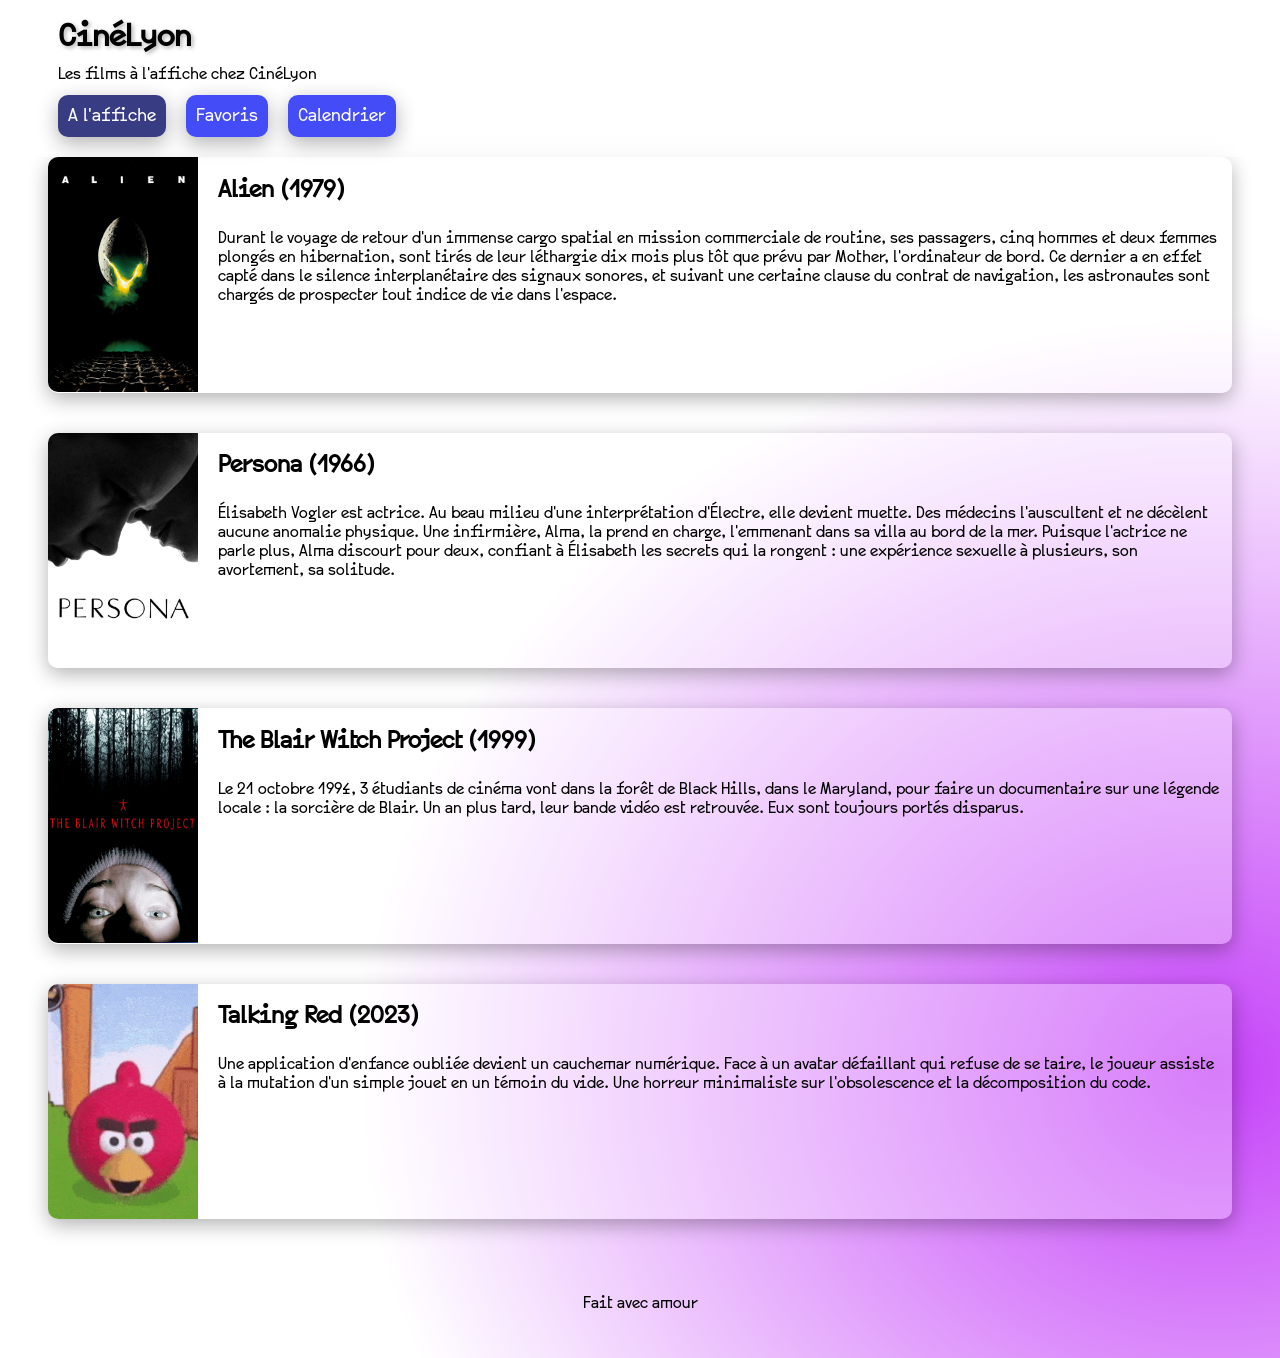
==== index.html @ e2837ff4 "barre de navigation sticky" ====
<!DOCTYPE html>
<html lang="fr">

<head>
    <meta charset="UTF-8">
    <meta name="viewport" content="width=device-width, initial-scale=1.0">
    <link rel="stylesheet" href="./style.css">
    <link rel="icon" href="images/favicon_talking_red.gif" type="image/gif">
    <title>CinéLyon</title>
</head>

<body>
    <header>
        <h1 class="titre-principale">CinéLyon</h1>
        <p class="description">Les films à l'affiche chez CinéLyon</p>
    </header>

    <nav>
        <div class="menu">
            <div class="choix active"><a href="index.html">A l'affiche</a></div>
            <div class="choix"><a href="favoris.html">Favoris</a></div>
            <div class="choix"><a href="calendrier.html">Calendrier</a></div>
        </div>
    </nav>

    <div class="films">
        <div class="affiches">
            <div class="box">
                <a href="images/alien.webp">
                    <img class="poster" src="images/alien.webp" alt="Affiche du film Alien">
                </a>
                <div class="info-film">
                    <h2><a class="titre-film" href="https://boxd.it/2awY">Alien (1979)</a></h2>
                    <p class="synopsis">Durant le voyage de retour d'un immense cargo spatial en mission commerciale de
                        routine, ses passagers, cinq hommes et deux femmes plongés en hibernation, sont tirés de leur
                        léthargie dix mois plus tôt que prévu par Mother, l'ordinateur de bord. Ce dernier a en effet
                        capté dans le silence interplanétaire des signaux sonores, et suivant une certaine clause du
                        contrat de navigation, les astronautes sont chargés de prospecter tout indice de vie dans
                        l'espace.</p>
                </div>
            </div>
            <div class="box">
                <a href="images/persona.webp">
                    <img class="poster" src="images/persona.webp" alt="Affiche du film Persona">
                </a>
                <div class="info-film">
                    <h2><a class="titre-film" href="https://boxd.it/29B4">Persona (1966)</a></h2>
                    <p class="synopsis">Élisabeth Vogler est actrice. Au beau milieu d'une interprétation d'Électre,
                        elle devient muette. Des médecins l'auscultent et ne décèlent aucune anomalie physique. Une
                        infirmière, Alma, la prend en charge, l'emmenant dans sa villa au bord de la mer. Puisque
                        l'actrice ne parle plus, Alma discourt pour deux, confiant à Élisabeth les secrets qui la
                        rongent : une expérience sexuelle à plusieurs, son avortement, sa solitude.</p>
                </div>
            </div>
            <div class="box">
                <a href="images/the_blair_witch_project.webp">
                    <img class="poster" src="images/the_blair_witch_project.webp"
                        alt="Affiche du film The Blair Witch Project">
                </a>
                <div class="info-film">
                    <h2><a class="titre-film" href="https://boxd.it/26ua">The Blair Witch Project (1999)</a></h2>
                    <p class="synopsis">Le 21 octobre 1994, 3 étudiants de cinéma vont dans la forêt de Black Hills,
                        dans le Maryland, pour faire un documentaire sur une légende locale : la sorcière de Blair. Un
                        an plus tard, leur bande vidéo est retrouvée. Eux sont toujours portés disparus.</p>
                </div>
            </div>
            <div class="box">
                <a href="images/talking_red.gif">
                    <img class="poster" src="images/talking_red.gif" alt="Affiche du film Talking Red">
                </a>
                <div class="info-film">
                    <h2><a class="titre-film" href="https://talking-red.pages.dev/">Talking Red (2023)</a></h2>
                    <p class="synopsis">Une application d'enfance oubliée devient un cauchemar numérique. Face à un
                        avatar défaillant qui refuse de se taire, le joueur assiste à la mutation d'un simple jouet en
                        un témoin du vide. Une horreur minimaliste sur l'obsolescence et la décomposition du code.</p>
                </div>
            </div>
        </div>
    </div>

    <footer>
        <p>Fait avec amour</p>
    </footer>
</body>

</html>
---- style.css ----
@font-face {
    font-family: 'healTheWebA';
    src: url("fonts/HealTheWebA-Regular.otf");
}

@font-face {
    font-family: 'healTheWebB';
    src: url("fonts/montserrat_extrabold.ttf");
}

body {
    /*crée sur csshero.org/mesher/*/
    background-color: hsla(0, 0%, 100%, 1);
    background-image:
        radial-gradient(at 95% 79%, hsla(283, 93%, 62%, 1) 0px, transparent 50%),
        radial-gradient(at 0% 0%, hsla(32, 0%, 100%, 1) 0px, transparent 50%);
}

h1,
h2,
h3,
p,
a {
    font-family: 'healTheWebA', sans-serif;
}

h1 {
    text-shadow: 2px 2px 4px #b3b3b3;
}

h2 {
    margin-bottom: 8px;
}

header {
    padding-top: 10px;
}

.titre-principale,
.description {
    text-align: left;
    padding-left: 50px;
    padding-bottom: 10px;
    margin: 0;
}

nav {
    padding-left: 50px;
    padding-bottom: 20px;
    position: sticky;
    top: 0;
    z-index: 1000; /*garde en haut*/
    background: rgba(255, 255, 255, 0.5);
    backdrop-filter: blur(10px);
}

.menu {
    display: flex;
    flex-wrap: wrap;
    gap: 20px;
}

.menu a {
    color: white;
    text-decoration: none;
    font-size: 18px;
}

.menu a:hover {
    text-decoration: underline;
}

.choix {
    display: flex;
    background-color: #444cf7;
    box-shadow: 0 6px 20px rgba(0, 0, 0, 0.3);
    border-radius: 10px;
    padding: 10px;
}

.choix.active {
    background-color: #383c83;
}

.affiches {
    display: flex;
    flex-wrap: wrap;
    gap: 40px;
}

.poster {
    width: 150px;
    height: 235px;
    margin-bottom: -5.5px;
    border-top-left-radius: 10px;
    border-bottom-left-radius: 10px;
}

.box {
    display: flex;
    background-color: white;
    background: rgba(255, 255, 255, 0.3);
    box-shadow: 0 6px 20px rgba(0, 0, 0, 0.3);
    border-radius: 10px;
    gap: 20px;
    width: 100%;
}

.titre-film {
    color: black;
    text-decoration: none;
}

.titre-film:hover {
    text-decoration: underline;
}

.info-film {
    display: flex;
    flex-direction: column;
    justify-content: flex-start;
}

footer {
    text-align: center;
    padding: 20px;
    margin-top: 40px;
}

.films {
    padding-left: 40px;
    padding-right: 40px;
}

.synopsis {
    margin-right: 10px;
}

@media screen and (max-width: 667px) {
    .titre-principale {
        padding-left: 5%;
    }

    nav {
        padding-left: 3%;
        padding-right: 3%;
    }

    .description {
        padding-left: 3%;
    }

    .films {
        padding-left: 5%;
        padding-right: 5%;
    }

    .titre-film {
        margin-left: 9px;
    }

    main {
        padding: 0 3%;
    }

    .menu a {
        font-size: 16px;
    }

    .box {
        flex-direction: column;
        align-items: center;
        width: 100%;
        padding: 10px;
    }

    .poster {
        width: 100%;
        height: auto;
    }

    img.poster {
        margin-top: 10px;
    }

    .synopsis {
        font-size: 15px;
        margin-left: 2%;
        margin-right: 2%;
        margin: 3%;
    }

    h2 {
        margin: 0px;
    }

    .poster {
        width: 250px;
        height: 335px;
        border-radius: 10px;
    }
}

@media screen and (max-width: 250px) {
    img.poster {
        display: none;
    }
}
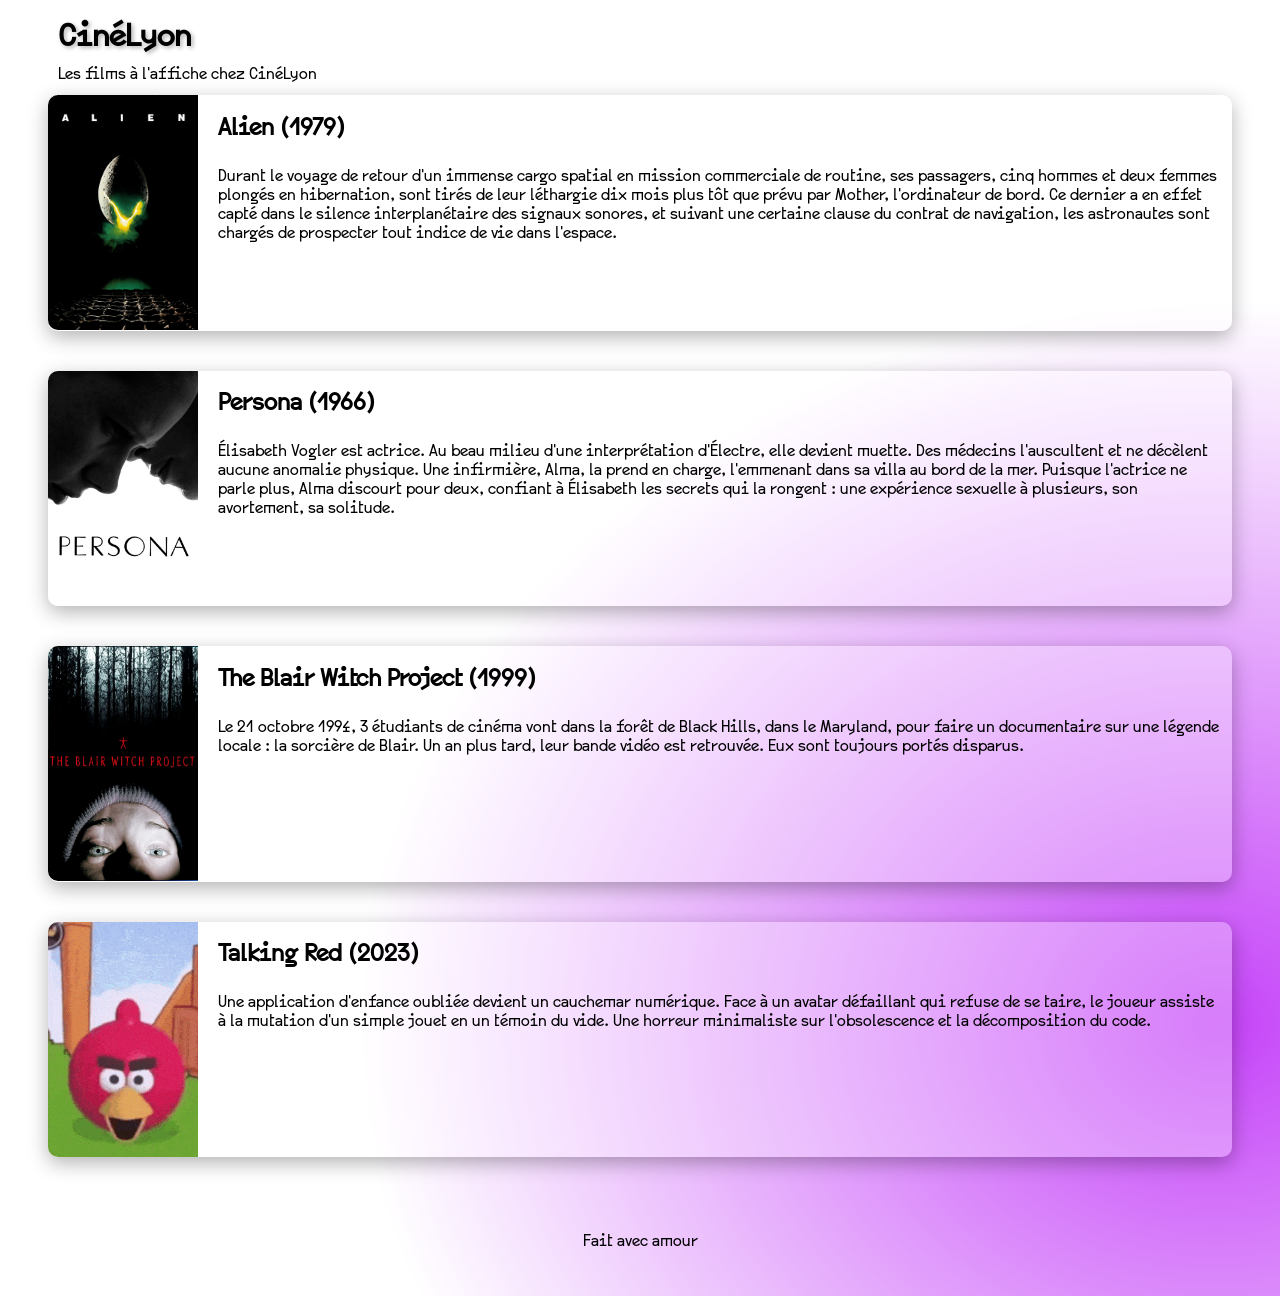
==== commit 9c7b884a: "menu burger" ====
--- a/index.html
+++ b/index.html
@@ -7,6 +7,7 @@
     <link rel="stylesheet" href="./style.css">
     <link rel="icon" href="images/favicon_talking_red.gif" type="image/gif">
     <title>CinéLyon</title>
+    <script src="./script.js" defer></script>
 </head>
 
 <body>
@@ -14,13 +15,27 @@
         <h1 class="titre-principale">CinéLyon</h1>
         <p class="description">Les films à l'affiche chez CinéLyon</p>
     </header>
-
+    <!-- Menu de navigation pour les écrans larges 
     <nav>
         <div class="menu">
             <div class="choix active"><a href="index.html">A l'affiche</a></div>
             <div class="choix"><a href="favoris.html">Favoris</a></div>
             <div class="choix"><a href="calendrier.html">Calendrier</a></div>
         </div>
+    </nav>
+    -->
+    <button class="burger" id="burger-menu">
+        <span></span>
+        <span></span>
+        <span></span>
+    </button>
+
+    <nav class="menu" id="menu">
+        <ul>
+            <li class="choix active"><a href="index.html">A l'affiche</a></li>
+            <li class="choix"><a href="favoris.html">Favoris</a></li>
+            <li class="choix"><a href="calendrier.html">Calendrier</a></li>
+        </ul>
     </nav>
 
     <div class="films">
--- a/style.css
+++ b/style.css
@@ -43,21 +43,51 @@
     padding-bottom: 10px;
     margin: 0;
 }
-
-nav {
-    padding-left: 50px;
-    padding-bottom: 20px;
-    position: sticky;
-    top: 0;
-    z-index: 1000; /*garde en haut*/
-    background: rgba(255, 255, 255, 0.5);
-    backdrop-filter: blur(10px);
-}
-
+    
 .menu {
-    display: flex;
-    flex-wrap: wrap;
-    gap: 20px;
+  position: fixed;
+  right: -100%; 
+  top: 0px;
+  width: 150px;
+  height: 100%;
+  background: rgba(40, 40, 40, 0.95);
+  display: flex;
+  flex-direction: column;
+  align-items: center;
+}
+
+.menu.active {
+  right: 0; 
+}
+
+.menu ul {
+    padding: 0px;
+    margin-top: 40px;
+}
+
+.menu li {
+    margin: 20px 0;
+}
+
+.burger {
+    display: flex;
+    flex-direction: column;
+    justify-content: space-around;
+    width: 30px;
+    height: 25px;
+    background: transparent;
+    border: none;
+    cursor: pointer;
+    padding: 0px;
+    z-index: 2001;
+    position: fixed;
+    top: 20px;
+    right: 20px;
+}
+
+.burger span {
+    height: 3px;
+    background-color: #444cf7;
 }
 
 .menu a {
@@ -141,11 +171,6 @@
         padding-left: 5%;
     }
 
-    nav {
-        padding-left: 3%;
-        padding-right: 3%;
-    }
-
     .description {
         padding-left: 3%;
     }
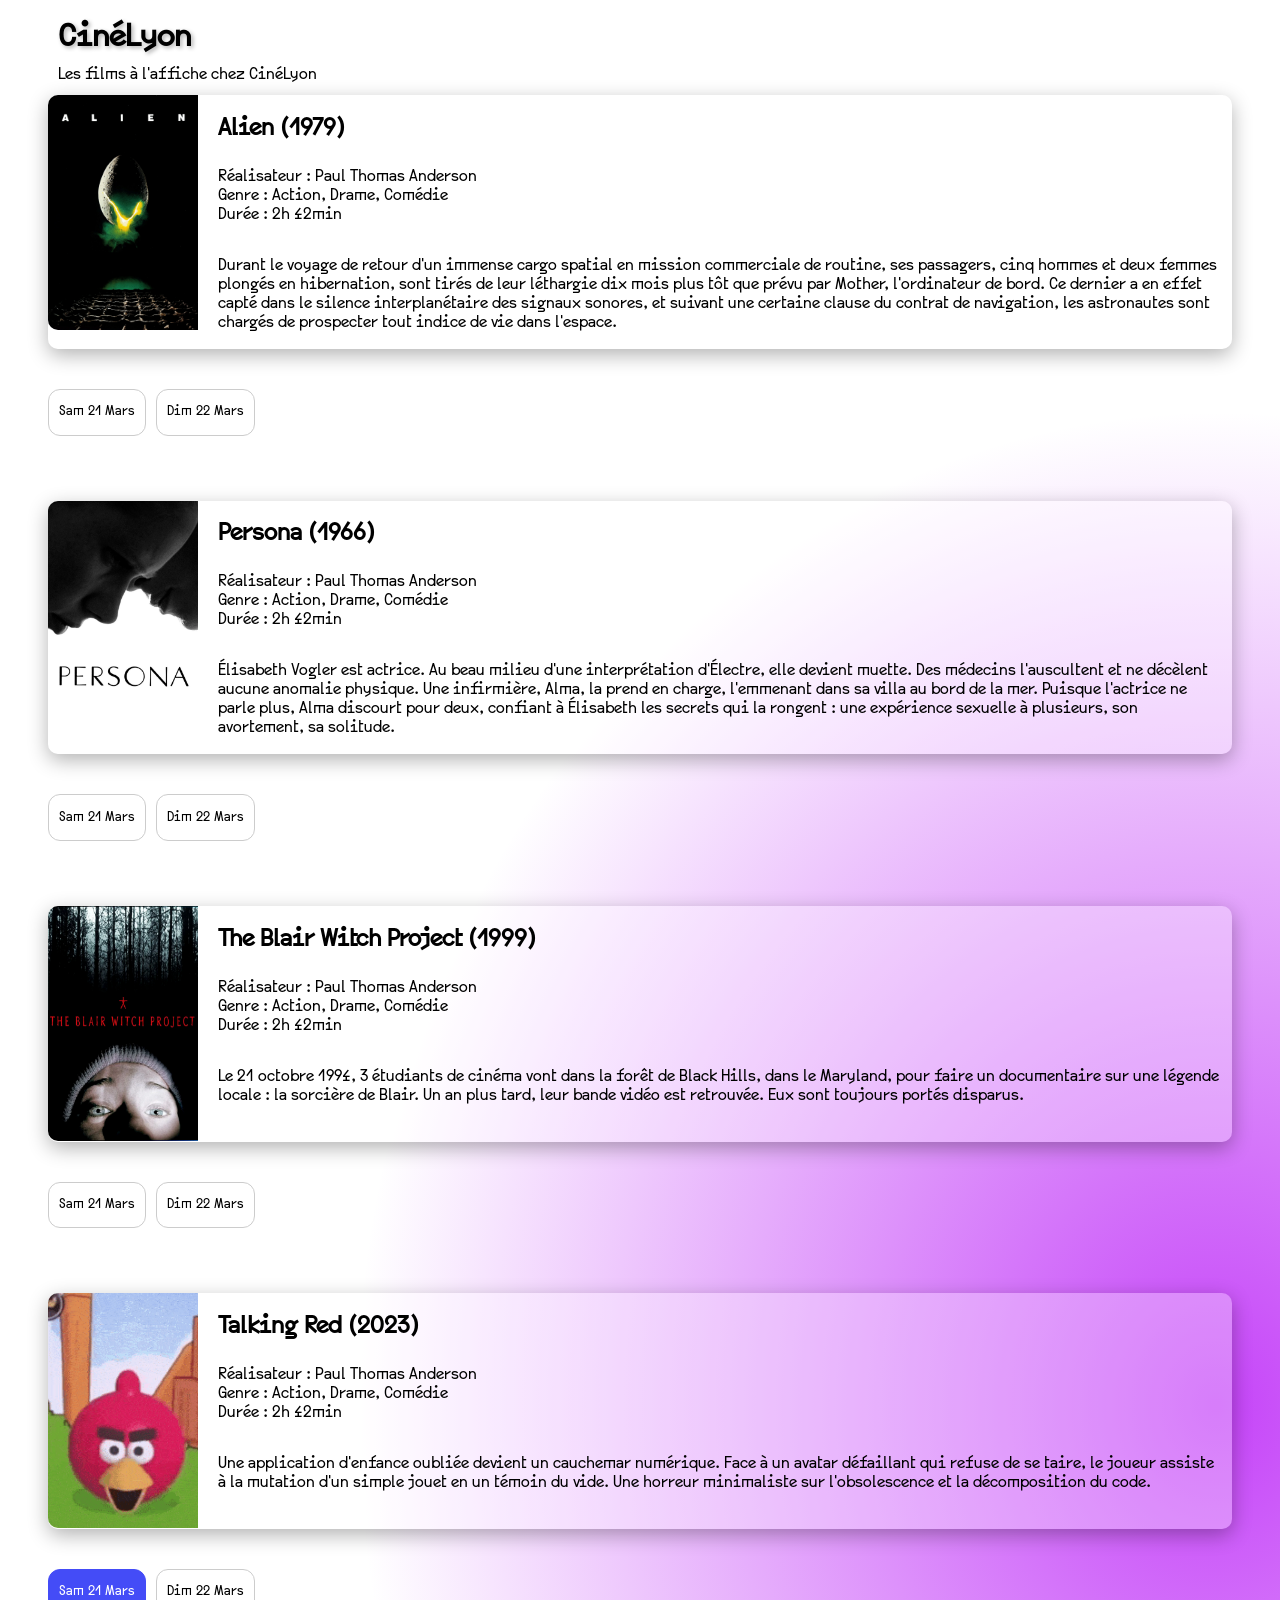
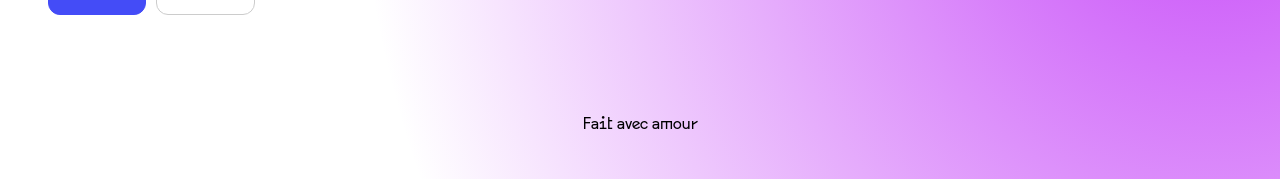
==== commit 9e322bbf: "calendrier v1" ====
--- a/index.html
+++ b/index.html
@@ -15,15 +15,6 @@
         <h1 class="titre-principale">CinéLyon</h1>
         <p class="description">Les films à l'affiche chez CinéLyon</p>
     </header>
-    <!-- Menu de navigation pour les écrans larges 
-    <nav>
-        <div class="menu">
-            <div class="choix active"><a href="index.html">A l'affiche</a></div>
-            <div class="choix"><a href="favoris.html">Favoris</a></div>
-            <div class="choix"><a href="calendrier.html">Calendrier</a></div>
-        </div>
-    </nav>
-    -->
     <button class="burger" id="burger-menu">
         <span></span>
         <span></span>
@@ -46,6 +37,9 @@
                 </a>
                 <div class="info-film">
                     <h2><a class="titre-film" href="https://boxd.it/2awY">Alien (1979)</a></h2>
+                    <p>Réalisateur : Paul Thomas Anderson<br>
+                        Genre : Action, Drame, Comédie<br>
+                        Durée : 2h 42min<br>
                     <p class="synopsis">Durant le voyage de retour d'un immense cargo spatial en mission commerciale de
                         routine, ses passagers, cinq hommes et deux femmes plongés en hibernation, sont tirés de leur
                         léthargie dix mois plus tôt que prévu par Mother, l'ordinateur de bord. Ce dernier a en effet
@@ -54,12 +48,54 @@
                         l'espace.</p>
                 </div>
             </div>
+            <div class="calendar-section">
+                <div class="dates-container">
+                    <button class="date-pill">
+                        <p>Sam 21 Mars</p>
+                    </button>
+                    <button class="date-pill">
+                        <p>Dim 22 Mars</p>
+                    </button>
+                </div>
+
+                <div class="showings-container">
+                    <div class="showing-card">
+                        <div class="cinema-name">
+                            <p>Lumière La Fourmi</p>
+                        </div>
+                        <div class="showing-time">
+                            <span class="version">
+                                <p>VO</p>
+                            </span>
+                            <span class="time">
+                                <p>20:40</p>
+                            </span>
+                        </div>
+                    </div>
+                    <div class="showing-card">
+                        <div class="cinema-name">
+                            <p>UGC Internationale</p>
+                        </div>
+                        <div class="showing-time">
+                            <span class="version">
+                                <p>VO</p>
+                            </span>
+                            <span class="time">
+                                <p>20:00</p>
+                            </span>
+                        </div>
+                    </div>
+                </div>
+            </div>
             <div class="box">
                 <a href="images/persona.webp">
                     <img class="poster" src="images/persona.webp" alt="Affiche du film Persona">
                 </a>
                 <div class="info-film">
                     <h2><a class="titre-film" href="https://boxd.it/29B4">Persona (1966)</a></h2>
+                    <p>Réalisateur : Paul Thomas Anderson<br>
+                        Genre : Action, Drame, Comédie<br>
+                        Durée : 2h 42min<br>
                     <p class="synopsis">Élisabeth Vogler est actrice. Au beau milieu d'une interprétation d'Électre,
                         elle devient muette. Des médecins l'auscultent et ne décèlent aucune anomalie physique. Une
                         infirmière, Alma, la prend en charge, l'emmenant dans sa villa au bord de la mer. Puisque
@@ -67,6 +103,45 @@
                         rongent : une expérience sexuelle à plusieurs, son avortement, sa solitude.</p>
                 </div>
             </div>
+            <div class="calendar-section">
+                <div class="dates-container">
+                    <button class="date-pill">
+                        <p>Sam 21 Mars</p>
+                    </button>
+                    <button class="date-pill">
+                        <p>Dim 22 Mars</p>
+                    </button>
+                </div>
+
+                <div class="showings-container">
+                    <div class="showing-card">
+                        <div class="cinema-name">
+                            <p>Lumière La Fourmi</p>
+                        </div>
+                        <div class="showing-time">
+                            <span class="version">
+                                <p>VO</p>
+                            </span>
+                            <span class="time">
+                                <p>20:40</p>
+                            </span>
+                        </div>
+                    </div>
+                    <div class="showing-card">
+                        <div class="cinema-name">
+                            <p>UGC Internationale</p>
+                        </div>
+                        <div class="showing-time">
+                            <span class="version">
+                                <p>VO</p>
+                            </span>
+                            <span class="time">
+                                <p>20:00</p>
+                            </span>
+                        </div>
+                    </div>
+                </div>
+            </div>
             <div class="box">
                 <a href="images/the_blair_witch_project.webp">
                     <img class="poster" src="images/the_blair_witch_project.webp"
@@ -74,20 +149,104 @@
                 </a>
                 <div class="info-film">
                     <h2><a class="titre-film" href="https://boxd.it/26ua">The Blair Witch Project (1999)</a></h2>
+                    <p>Réalisateur : Paul Thomas Anderson<br>
+                        Genre : Action, Drame, Comédie<br>
+                        Durée : 2h 42min<br>
                     <p class="synopsis">Le 21 octobre 1994, 3 étudiants de cinéma vont dans la forêt de Black Hills,
                         dans le Maryland, pour faire un documentaire sur une légende locale : la sorcière de Blair. Un
                         an plus tard, leur bande vidéo est retrouvée. Eux sont toujours portés disparus.</p>
                 </div>
             </div>
+            <div class="calendar-section">
+                <div class="dates-container">
+                    <button class="date-pill">
+                        <p>Sam 21 Mars</p>
+                    </button>
+                    <button class="date-pill">
+                        <p>Dim 22 Mars</p>
+                    </button>
+                </div>
+
+                <div class="showings-container">
+                    <div class="showing-card">
+                        <div class="cinema-name">
+                            <p>Lumière La Fourmi</p>
+                        </div>
+                        <div class="showing-time">
+                            <span class="version">
+                                <p>VO</p>
+                            </span>
+                            <span class="time">
+                                <p>20:40</p>
+                            </span>
+                        </div>
+                    </div>
+                    <div class="showing-card">
+                        <div class="cinema-name">
+                            <p>UGC Internationale</p>
+                        </div>
+                        <div class="showing-time">
+                            <span class="version">
+                                <p>VO</p>
+                            </span>
+                            <span class="time">
+                                <p>20:00</p>
+                            </span>
+                        </div>
+                    </div>
+                </div>
+            </div>
             <div class="box">
                 <a href="images/talking_red.gif">
                     <img class="poster" src="images/talking_red.gif" alt="Affiche du film Talking Red">
                 </a>
                 <div class="info-film">
                     <h2><a class="titre-film" href="https://talking-red.pages.dev/">Talking Red (2023)</a></h2>
+                    <p>Réalisateur : Paul Thomas Anderson<br>
+                        Genre : Action, Drame, Comédie<br>
+                        Durée : 2h 42min<br>
                     <p class="synopsis">Une application d'enfance oubliée devient un cauchemar numérique. Face à un
                         avatar défaillant qui refuse de se taire, le joueur assiste à la mutation d'un simple jouet en
                         un témoin du vide. Une horreur minimaliste sur l'obsolescence et la décomposition du code.</p>
+                </div>
+            </div>
+            <div class="calendar-section">
+                <div class="dates-container">
+                    <button class="date-pill active">
+                        <p>Sam 21 Mars</p>
+                    </button>
+                    <button class="date-pill">
+                        <p>Dim 22 Mars</p>
+                    </button>
+                </div>
+
+                <div class="showings-container">
+                    <div class="showing-card">
+                        <div class="cinema-name">
+                            <p>Lumière La Fourmi</p>
+                        </div>
+                        <div class="showing-time">
+                            <span class="version">
+                                <p>VO</p>
+                            </span>
+                            <span class="time">
+                                <p>20:40</p>
+                            </span>
+                        </div>
+                    </div>
+                    <div class="showing-card">
+                        <div class="cinema-name">
+                            <p>UGC Internationale</p>
+                        </div>
+                        <div class="showing-time">
+                            <span class="version">
+                                <p>VO</p>
+                            </span>
+                            <span class="time">
+                                <p>20:00</p>
+                            </span>
+                        </div>
+                    </div>
                 </div>
             </div>
         </div>
--- a/style.css
+++ b/style.css
@@ -128,7 +128,6 @@
 
 .box {
     display: flex;
-    background-color: white;
     background: rgba(255, 255, 255, 0.3);
     box-shadow: 0 6px 20px rgba(0, 0, 0, 0.3);
     border-radius: 10px;
@@ -165,6 +164,101 @@
 .synopsis {
     margin-right: 10px;
 }
+/*
+.movie-header {
+    display: flex;
+    gap: 20px;
+    margin-bottom: 20px;
+    background: white;
+    padding: 20px;
+    border-radius: 10px;
+    box-shadow: 0 4px 15px rgba(0, 0, 0, 0.1);
+}
+
+.movie-header .poster {
+    width: 150px;
+    height: 235px;
+}*/
+
+.dates-container {
+    display: flex;
+    gap: 10px;
+    margin-bottom: 20px;
+    overflow-x: auto;
+    padding-bottom: 5px;
+}
+
+.date-pill {
+    padding-inline: 10px;
+    border: 1px solid #ccc;
+    border-radius: 12px;
+    cursor: pointer;
+    background: white;
+}
+
+
+.date-pill:hover {
+    background: #f0f0f0;
+}
+
+.date-pill.active {
+    background: #444cf7;
+    color: white;
+    border-color: #444cf7;
+}
+
+.showings-container {
+    display: none;
+    flex-direction: column;
+    gap: 15px;
+}
+
+.showings-container.active {
+    display: flex;
+}
+
+.showing-card {
+    display: flex;
+    align-items: center;
+    gap: 10px;
+}
+
+.cinema-name {
+    background: #444cf7;
+    color: white;
+    padding-inline: 10px;
+    border-radius: 12px;
+}
+
+.showing-time {
+    display: flex;
+    align-items: center;
+    gap: 10px;
+    padding-inline: 10px;
+    border-radius: 12px;
+    box-shadow: 0 2px 5px rgba(0,0,0,0.1);
+}
+
+.showing-time .version {
+    font-weight: bold;
+    color: gray;
+}
+
+.showing-time .time {
+    color: blue;
+    font-weight: bold;
+}
+
+.showing-time .icon {
+    background: #7a7dff;
+    color: white;
+    width: 30px;
+    height: 30px;
+    display: flex;
+    justify-content: center;
+    align-items: center;
+    border-radius: 5px;
+}
 
 @media screen and (max-width: 667px) {
     .titre-principale {
@@ -215,6 +309,20 @@
         margin: 3%;
     }
 
+    .calendrier-page {
+        padding: 10px 5%;
+    }
+
+    .movie-header {
+        flex-direction: column;
+        align-items: center;
+        padding: 10px;
+    }
+
+    .movie-header .poster {
+        width: 150px;
+    }
+
     h2 {
         margin: 0px;
     }
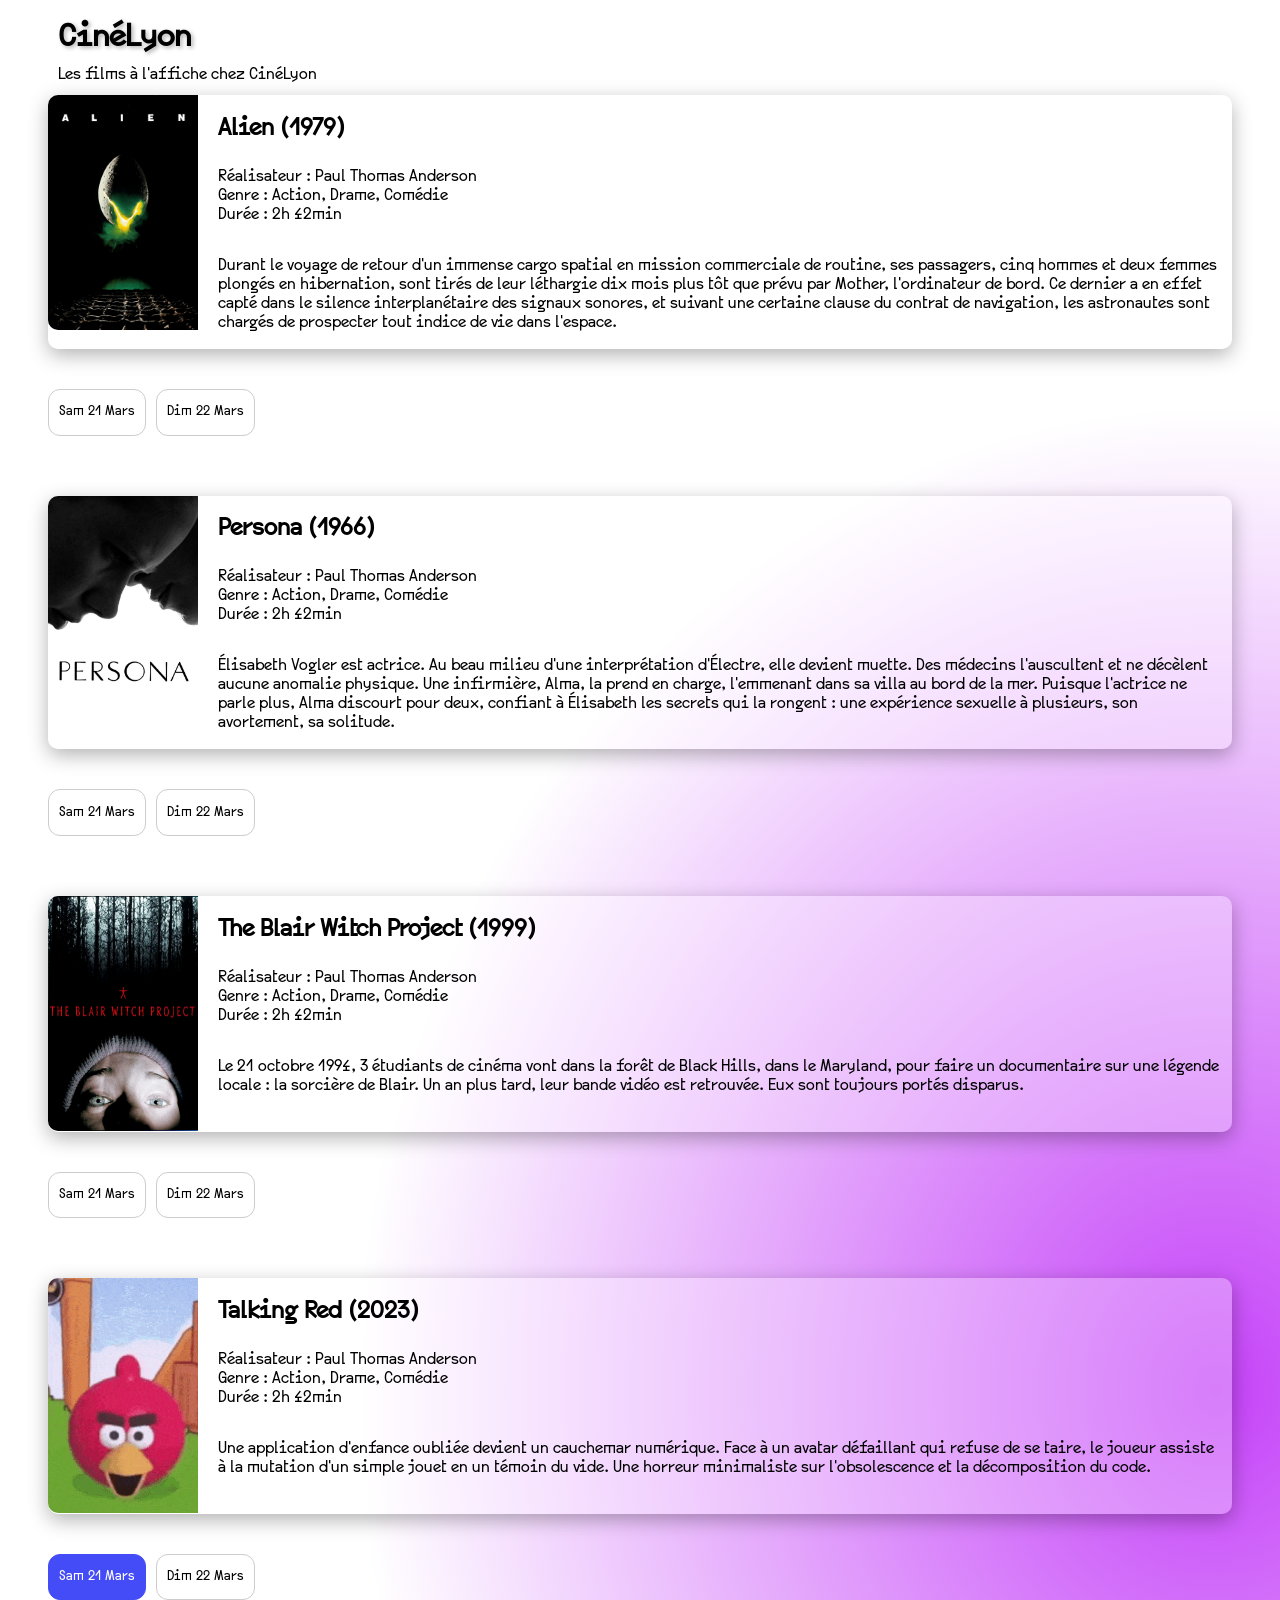
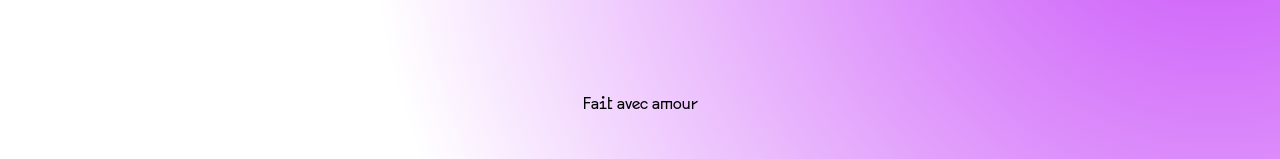
==== commit 5f7bc4f0: "calendrier v2" ====
--- a/index.html
+++ b/index.html
@@ -48,39 +48,39 @@
                         l'espace.</p>
                 </div>
             </div>
-            <div class="calendar-section">
-                <div class="dates-container">
-                    <button class="date-pill">
-                        <p>Sam 21 Mars</p>
-                    </button>
-                    <button class="date-pill">
-                        <p>Dim 22 Mars</p>
-                    </button>
-                </div>
-
-                <div class="showings-container">
-                    <div class="showing-card">
-                        <div class="cinema-name">
-                            <p>Lumière La Fourmi</p>
-                        </div>
-                        <div class="showing-time">
-                            <span class="version">
-                                <p>VO</p>
-                            </span>
-                            <span class="time">
-                                <p>20:40</p>
-                            </span>
-                        </div>
-                    </div>
-                    <div class="showing-card">
-                        <div class="cinema-name">
-                            <p>UGC Internationale</p>
-                        </div>
-                        <div class="showing-time">
-                            <span class="version">
-                                <p>VO</p>
-                            </span>
-                            <span class="time">
+            <div class="calendrier">
+                <div class="horaire">
+                    <button class="date">
+                        <p>Sam 21 Mars</p>
+                    </button>
+                    <button class="date">
+                        <p>Dim 22 Mars</p>
+                    </button>
+                </div>
+
+                <div class="conteneur-infos">
+                    <div class="infos-card">
+                        <div class="cinema">
+                            <p>Lumière La Fourmi</p>
+                        </div>
+                        <div class="infos-date">
+                            <span class="langue">
+                                <p>VO</p>
+                            </span>
+                            <span class="duree">
+                                <p>20:40</p>
+                            </span>
+                        </div>
+                    </div>
+                    <div class="infos-card">
+                        <div class="cinema">
+                            <p>UGC Internationale</p>
+                        </div>
+                        <div class="infos-date">
+                            <span class="langue">
+                                <p>VO</p>
+                            </span>
+                            <span class="duree">
                                 <p>20:00</p>
                             </span>
                         </div>
@@ -103,39 +103,39 @@
                         rongent : une expérience sexuelle à plusieurs, son avortement, sa solitude.</p>
                 </div>
             </div>
-            <div class="calendar-section">
-                <div class="dates-container">
-                    <button class="date-pill">
-                        <p>Sam 21 Mars</p>
-                    </button>
-                    <button class="date-pill">
-                        <p>Dim 22 Mars</p>
-                    </button>
-                </div>
-
-                <div class="showings-container">
-                    <div class="showing-card">
-                        <div class="cinema-name">
-                            <p>Lumière La Fourmi</p>
-                        </div>
-                        <div class="showing-time">
-                            <span class="version">
-                                <p>VO</p>
-                            </span>
-                            <span class="time">
-                                <p>20:40</p>
-                            </span>
-                        </div>
-                    </div>
-                    <div class="showing-card">
-                        <div class="cinema-name">
-                            <p>UGC Internationale</p>
-                        </div>
-                        <div class="showing-time">
-                            <span class="version">
-                                <p>VO</p>
-                            </span>
-                            <span class="time">
+            <div class="calendrier">
+                <div class="horaire">
+                    <button class="date">
+                        <p>Sam 21 Mars</p>
+                    </button>
+                    <button class="date">
+                        <p>Dim 22 Mars</p>
+                    </button>
+                </div>
+
+                <div class="conteneur-infos">
+                    <div class="infos-card">
+                        <div class="cinema">
+                            <p>Lumière La Fourmi</p>
+                        </div>
+                        <div class="infos-date">
+                            <span class="langue">
+                                <p>VO</p>
+                            </span>
+                            <span class="duree">
+                                <p>20:40</p>
+                            </span>
+                        </div>
+                    </div>
+                    <div class="infos-card">
+                        <div class="cinema">
+                            <p>UGC Internationale</p>
+                        </div>
+                        <div class="infos-date">
+                            <span class="langue">
+                                <p>VO</p>
+                            </span>
+                            <span class="duree">
                                 <p>20:00</p>
                             </span>
                         </div>
@@ -157,39 +157,39 @@
                         an plus tard, leur bande vidéo est retrouvée. Eux sont toujours portés disparus.</p>
                 </div>
             </div>
-            <div class="calendar-section">
-                <div class="dates-container">
-                    <button class="date-pill">
-                        <p>Sam 21 Mars</p>
-                    </button>
-                    <button class="date-pill">
-                        <p>Dim 22 Mars</p>
-                    </button>
-                </div>
-
-                <div class="showings-container">
-                    <div class="showing-card">
-                        <div class="cinema-name">
-                            <p>Lumière La Fourmi</p>
-                        </div>
-                        <div class="showing-time">
-                            <span class="version">
-                                <p>VO</p>
-                            </span>
-                            <span class="time">
-                                <p>20:40</p>
-                            </span>
-                        </div>
-                    </div>
-                    <div class="showing-card">
-                        <div class="cinema-name">
-                            <p>UGC Internationale</p>
-                        </div>
-                        <div class="showing-time">
-                            <span class="version">
-                                <p>VO</p>
-                            </span>
-                            <span class="time">
+            <div class="calendrier">
+                <div class="horaire">
+                    <button class="date">
+                        <p>Sam 21 Mars</p>
+                    </button>
+                    <button class="date">
+                        <p>Dim 22 Mars</p>
+                    </button>
+                </div>
+
+                <div class="conteneur-infos">
+                    <div class="infos-card">
+                        <div class="cinema">
+                            <p>Lumière La Fourmi</p>
+                        </div>
+                        <div class="infos-date">
+                            <span class="langue">
+                                <p>VO</p>
+                            </span>
+                            <span class="duree">
+                                <p>20:40</p>
+                            </span>
+                        </div>
+                    </div>
+                    <div class="infos-card">
+                        <div class="cinema">
+                            <p>UGC Internationale</p>
+                        </div>
+                        <div class="infos-date">
+                            <span class="langue">
+                                <p>VO</p>
+                            </span>
+                            <span class="duree">
                                 <p>20:00</p>
                             </span>
                         </div>
@@ -210,39 +210,39 @@
                         un témoin du vide. Une horreur minimaliste sur l'obsolescence et la décomposition du code.</p>
                 </div>
             </div>
-            <div class="calendar-section">
-                <div class="dates-container">
-                    <button class="date-pill active">
-                        <p>Sam 21 Mars</p>
-                    </button>
-                    <button class="date-pill">
-                        <p>Dim 22 Mars</p>
-                    </button>
-                </div>
-
-                <div class="showings-container">
-                    <div class="showing-card">
-                        <div class="cinema-name">
-                            <p>Lumière La Fourmi</p>
-                        </div>
-                        <div class="showing-time">
-                            <span class="version">
-                                <p>VO</p>
-                            </span>
-                            <span class="time">
-                                <p>20:40</p>
-                            </span>
-                        </div>
-                    </div>
-                    <div class="showing-card">
-                        <div class="cinema-name">
-                            <p>UGC Internationale</p>
-                        </div>
-                        <div class="showing-time">
-                            <span class="version">
-                                <p>VO</p>
-                            </span>
-                            <span class="time">
+            <div class="calendrier">
+                <div class="horaire">
+                    <button class="date active">
+                        <p>Sam 21 Mars</p>
+                    </button>
+                    <button class="date">
+                        <p>Dim 22 Mars</p>
+                    </button>
+                </div>
+
+                <div class="conteneur-infos">
+                    <div class="infos-card">
+                        <div class="cinema">
+                            <p>Lumière La Fourmi</p>
+                        </div>
+                        <div class="infos-date">
+                            <span class="langue">
+                                <p>VO</p>
+                            </span>
+                            <span class="duree">
+                                <p>20:40</p>
+                            </span>
+                        </div>
+                    </div>
+                    <div class="infos-card">
+                        <div class="cinema">
+                            <p>UGC Internationale</p>
+                        </div>
+                        <div class="infos-date">
+                            <span class="langue">
+                                <p>VO</p>
+                            </span>
+                            <span class="duree">
                                 <p>20:00</p>
                             </span>
                         </div>
--- a/style.css
+++ b/style.css
@@ -164,31 +164,14 @@
 .synopsis {
     margin-right: 10px;
 }
-/*
-.movie-header {
-    display: flex;
-    gap: 20px;
-    margin-bottom: 20px;
-    background: white;
-    padding: 20px;
-    border-radius: 10px;
-    box-shadow: 0 4px 15px rgba(0, 0, 0, 0.1);
-}
-
-.movie-header .poster {
-    width: 150px;
-    height: 235px;
-}*/
-
-.dates-container {
+
+.horaire {
     display: flex;
     gap: 10px;
     margin-bottom: 20px;
-    overflow-x: auto;
-    padding-bottom: 5px;
-}
-
-.date-pill {
+}
+
+.date {
     padding-inline: 10px;
     border: 1px solid #ccc;
     border-radius: 12px;
@@ -196,41 +179,36 @@
     background: white;
 }
 
-
-.date-pill:hover {
-    background: #f0f0f0;
-}
-
-.date-pill.active {
+.date.active {
     background: #444cf7;
     color: white;
     border-color: #444cf7;
 }
 
-.showings-container {
+.conteneur-infos {
     display: none;
     flex-direction: column;
     gap: 15px;
 }
 
-.showings-container.active {
-    display: flex;
-}
-
-.showing-card {
+.conteneur-infos.active {
+    display: flex;
+}
+
+.infos-card {
     display: flex;
     align-items: center;
     gap: 10px;
 }
 
-.cinema-name {
+.cinema {
     background: #444cf7;
     color: white;
     padding-inline: 10px;
     border-radius: 12px;
 }
 
-.showing-time {
+.infos-date {
     display: flex;
     align-items: center;
     gap: 10px;
@@ -239,25 +217,14 @@
     box-shadow: 0 2px 5px rgba(0,0,0,0.1);
 }
 
-.showing-time .version {
+.infos-date .langue {
     font-weight: bold;
     color: gray;
 }
 
-.showing-time .time {
+.infos-date .duree {
     color: blue;
     font-weight: bold;
-}
-
-.showing-time .icon {
-    background: #7a7dff;
-    color: white;
-    width: 30px;
-    height: 30px;
-    display: flex;
-    justify-content: center;
-    align-items: center;
-    border-radius: 5px;
 }
 
 @media screen and (max-width: 667px) {
@@ -309,20 +276,6 @@
         margin: 3%;
     }
 
-    .calendrier-page {
-        padding: 10px 5%;
-    }
-
-    .movie-header {
-        flex-direction: column;
-        align-items: center;
-        padding: 10px;
-    }
-
-    .movie-header .poster {
-        width: 150px;
-    }
-
     h2 {
         margin: 0px;
     }
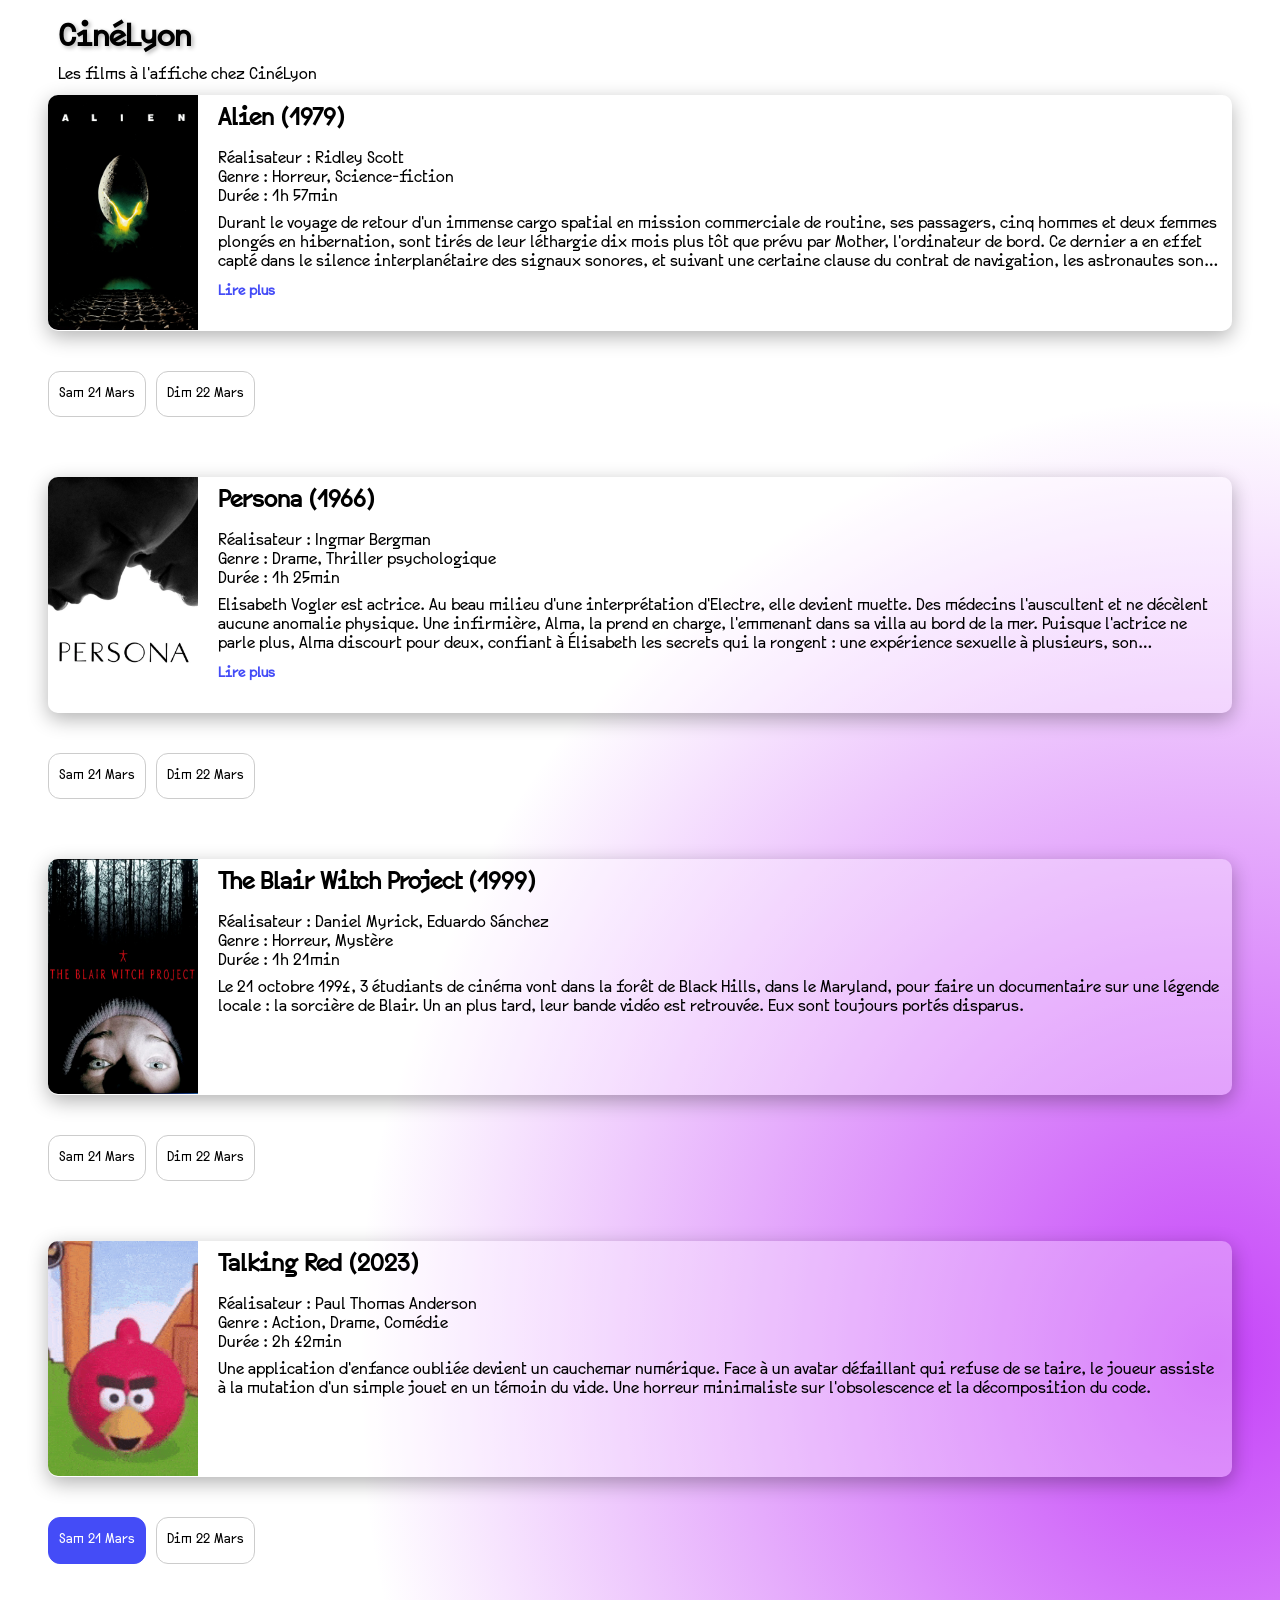
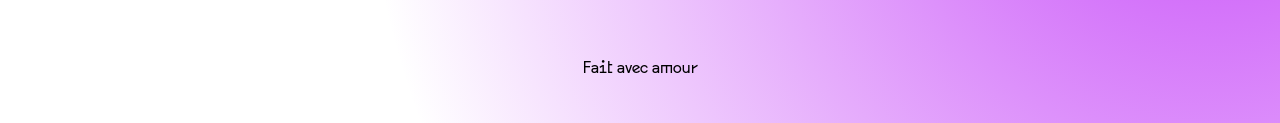
==== commit 999d0ba6: "bouton lire plus + commentaites (pas fini)" ====
--- a/index.html
+++ b/index.html
@@ -36,10 +36,11 @@
                     <img class="poster" src="images/alien.webp" alt="Affiche du film Alien">
                 </a>
                 <div class="info-film">
-                    <h2><a class="titre-film" href="https://boxd.it/2awY">Alien (1979)</a></h2>
-                    <p>Réalisateur : Paul Thomas Anderson<br>
-                        Genre : Action, Drame, Comédie<br>
-                        Durée : 2h 42min<br>
+                    <h2 class="titre-film-heading"><a class="titre-film" href="https://boxd.it/2awY">Alien (1979)</a></h2>
+                    <p class="description-film">Réalisateur : Ridley Scott<br>
+                        Genre : Horreur, Science-fiction<br>
+                        Durée : 1h 57min<br>
+                    </p>
                     <p class="synopsis">Durant le voyage de retour d'un immense cargo spatial en mission commerciale de
                         routine, ses passagers, cinq hommes et deux femmes plongés en hibernation, sont tirés de leur
                         léthargie dix mois plus tôt que prévu par Mother, l'ordinateur de bord. Ce dernier a en effet
@@ -92,10 +93,11 @@
                     <img class="poster" src="images/persona.webp" alt="Affiche du film Persona">
                 </a>
                 <div class="info-film">
-                    <h2><a class="titre-film" href="https://boxd.it/29B4">Persona (1966)</a></h2>
-                    <p>Réalisateur : Paul Thomas Anderson<br>
-                        Genre : Action, Drame, Comédie<br>
-                        Durée : 2h 42min<br>
+                    <h2 class="titre-film-heading"><a class="titre-film" href="https://boxd.it/29B4">Persona (1966)</a></h2>
+                    <p class="description-film">Réalisateur : Ingmar Bergman<br>
+                        Genre : Drame, Thriller psychologique<br>
+                        Durée : 1h 25min<br>
+                    </p>
                     <p class="synopsis">Élisabeth Vogler est actrice. Au beau milieu d'une interprétation d'Électre,
                         elle devient muette. Des médecins l'auscultent et ne décèlent aucune anomalie physique. Une
                         infirmière, Alma, la prend en charge, l'emmenant dans sa villa au bord de la mer. Puisque
@@ -148,10 +150,11 @@
                         alt="Affiche du film The Blair Witch Project">
                 </a>
                 <div class="info-film">
-                    <h2><a class="titre-film" href="https://boxd.it/26ua">The Blair Witch Project (1999)</a></h2>
-                    <p>Réalisateur : Paul Thomas Anderson<br>
-                        Genre : Action, Drame, Comédie<br>
-                        Durée : 2h 42min<br>
+                    <h2 class="titre-film-heading"><a class="titre-film" href="https://boxd.it/26ua">The Blair Witch Project (1999)</a></h2>
+                    <p class="description-film">Réalisateur : Daniel Myrick, Eduardo Sánchez<br>
+                        Genre : Horreur, Mystère<br>
+                        Durée : 1h 21min<br>
+                    </p>
                     <p class="synopsis">Le 21 octobre 1994, 3 étudiants de cinéma vont dans la forêt de Black Hills,
                         dans le Maryland, pour faire un documentaire sur une légende locale : la sorcière de Blair. Un
                         an plus tard, leur bande vidéo est retrouvée. Eux sont toujours portés disparus.</p>
@@ -201,10 +204,11 @@
                     <img class="poster" src="images/talking_red.gif" alt="Affiche du film Talking Red">
                 </a>
                 <div class="info-film">
-                    <h2><a class="titre-film" href="https://talking-red.pages.dev/">Talking Red (2023)</a></h2>
-                    <p>Réalisateur : Paul Thomas Anderson<br>
+                    <h2 class="titre-film-heading"><a class="titre-film" href="https://talking-red.pages.dev/">Talking Red (2023)</a></h2>
+                    <p class="description-film">Réalisateur : Paul Thomas Anderson<br>
                         Genre : Action, Drame, Comédie<br>
                         Durée : 2h 42min<br>
+                    </p>
                     <p class="synopsis">Une application d'enfance oubliée devient un cauchemar numérique. Face à un
                         avatar défaillant qui refuse de se taire, le joueur assiste à la mutation d'un simple jouet en
                         un témoin du vide. Une horreur minimaliste sur l'obsolescence et la décomposition du code.</p>
--- a/style.css
+++ b/style.css
@@ -163,6 +163,38 @@
 
 .synopsis {
     margin-right: 10px;
+    margin-top: 8px;
+}
+
+.titre-film-heading {
+    margin-bottom: 0px;
+    margin-top: 10px;
+}
+
+.synopsis.compresser { /* max 3 lignes dans le synopsis */
+    display: -webkit-box; 
+    -webkit-line-clamp: 3; /* vieux navigateur */
+    line-clamp: 3; /* nouveau navigateur */
+    -webkit-box-orient: vertical; 
+    overflow: hidden; /* cache le reste du texte */
+}
+
+.lire-plus-btn {
+    background: none;
+    border: none;
+    color: #444cf7;
+    cursor: pointer;
+    font-weight: bold;
+    font-family: healTheWebA, sans-serif;
+    padding: 0;
+    margin-top: -5px;
+    margin-bottom: 15px;
+    font-size: 14px;
+    text-align: left;
+}
+
+.lire-plus-btn:hover {
+    text-decoration: underline;
 }
 
 .horaire {
@@ -227,6 +259,10 @@
     font-weight: bold;
 }
 
+.description-film {
+    margin-bottom: 0px;
+}
+
 @media screen and (max-width: 667px) {
     .titre-principale {
         padding-left: 5%;
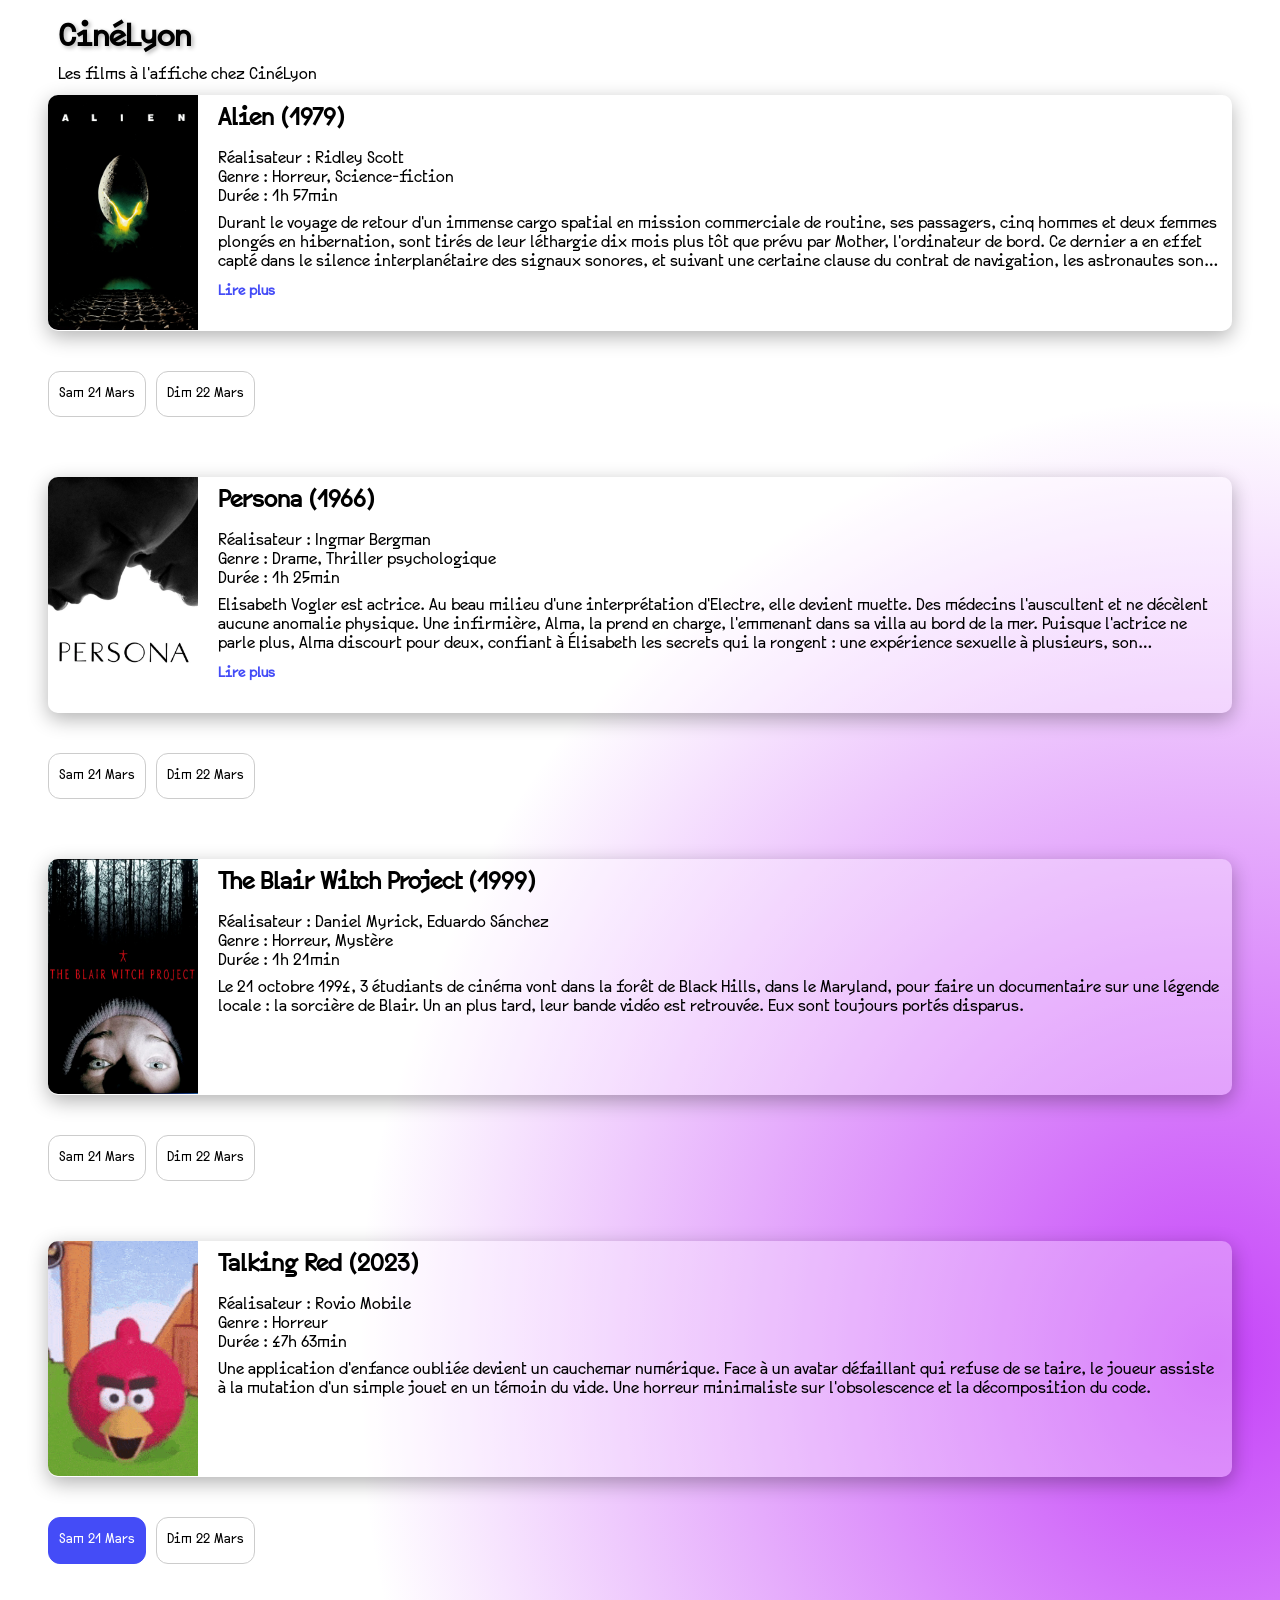
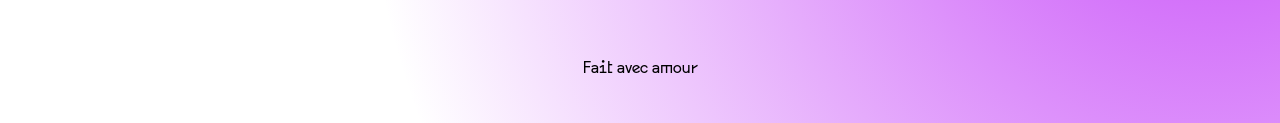
==== commit 1cda87d5: "fix + formatage" ====
--- a/index.html
+++ b/index.html
@@ -36,7 +36,8 @@
                     <img class="poster" src="images/alien.webp" alt="Affiche du film Alien">
                 </a>
                 <div class="info-film">
-                    <h2 class="titre-film-heading"><a class="titre-film" href="https://boxd.it/2awY">Alien (1979)</a></h2>
+                    <h2 class="titre-film-heading"><a class="titre-film" href="https://boxd.it/2awY">Alien (1979)</a>
+                    </h2>
                     <p class="description-film">Réalisateur : Ridley Scott<br>
                         Genre : Horreur, Science-fiction<br>
                         Durée : 1h 57min<br>
@@ -93,7 +94,8 @@
                     <img class="poster" src="images/persona.webp" alt="Affiche du film Persona">
                 </a>
                 <div class="info-film">
-                    <h2 class="titre-film-heading"><a class="titre-film" href="https://boxd.it/29B4">Persona (1966)</a></h2>
+                    <h2 class="titre-film-heading"><a class="titre-film" href="https://boxd.it/29B4">Persona (1966)</a>
+                    </h2>
                     <p class="description-film">Réalisateur : Ingmar Bergman<br>
                         Genre : Drame, Thriller psychologique<br>
                         Durée : 1h 25min<br>
@@ -150,7 +152,8 @@
                         alt="Affiche du film The Blair Witch Project">
                 </a>
                 <div class="info-film">
-                    <h2 class="titre-film-heading"><a class="titre-film" href="https://boxd.it/26ua">The Blair Witch Project (1999)</a></h2>
+                    <h2 class="titre-film-heading"><a class="titre-film" href="https://boxd.it/26ua">The Blair Witch
+                            Project (1999)</a></h2>
                     <p class="description-film">Réalisateur : Daniel Myrick, Eduardo Sánchez<br>
                         Genre : Horreur, Mystère<br>
                         Durée : 1h 21min<br>
@@ -204,10 +207,11 @@
                     <img class="poster" src="images/talking_red.gif" alt="Affiche du film Talking Red">
                 </a>
                 <div class="info-film">
-                    <h2 class="titre-film-heading"><a class="titre-film" href="https://talking-red.pages.dev/">Talking Red (2023)</a></h2>
-                    <p class="description-film">Réalisateur : Paul Thomas Anderson<br>
-                        Genre : Action, Drame, Comédie<br>
-                        Durée : 2h 42min<br>
+                    <h2 class="titre-film-heading"><a class="titre-film" href="https://talking-red.pages.dev/">Talking
+                            Red (2023)</a></h2>
+                    <p class="description-film">Réalisateur : Rovio Mobile<br>
+                        Genre : Horreur<br>
+                        Durée : 47h 63min<br>
                     </p>
                     <p class="synopsis">Une application d'enfance oubliée devient un cauchemar numérique. Face à un
                         avatar défaillant qui refuse de se taire, le joueur assiste à la mutation d'un simple jouet en
--- a/style.css
+++ b/style.css
@@ -43,21 +43,21 @@
     padding-bottom: 10px;
     margin: 0;
 }
-    
+
 .menu {
-  position: fixed;
-  right: -100%; 
-  top: 0px;
-  width: 150px;
-  height: 100%;
-  background: rgba(40, 40, 40, 0.95);
-  display: flex;
-  flex-direction: column;
-  align-items: center;
+    position: fixed;
+    right: -100%;
+    top: 0px;
+    width: 150px;
+    height: 100%;
+    background: rgba(40, 40, 40, 0.95);
+    display: flex;
+    flex-direction: column;
+    align-items: center;
 }
 
 .menu.active {
-  right: 0; 
+    right: 0;
 }
 
 .menu ul {
@@ -171,12 +171,16 @@
     margin-top: 10px;
 }
 
-.synopsis.compresser { /* max 3 lignes dans le synopsis */
-    display: -webkit-box; 
-    -webkit-line-clamp: 3; /* vieux navigateur */
-    line-clamp: 3; /* nouveau navigateur */
-    -webkit-box-orient: vertical; 
-    overflow: hidden; /* cache le reste du texte */
+.synopsis.compresser {
+    /* max 3 lignes dans le synopsis */
+    display: -webkit-box;
+    -webkit-line-clamp: 3;
+    /* vieux navigateur */
+    line-clamp: 3;
+    /* nouveau navigateur */
+    -webkit-box-orient: vertical;
+    overflow: hidden;
+    /* cache le reste du texte */
 }
 
 .lire-plus-btn {
@@ -246,7 +250,7 @@
     gap: 10px;
     padding-inline: 10px;
     border-radius: 12px;
-    box-shadow: 0 2px 5px rgba(0,0,0,0.1);
+    box-shadow: 0 2px 5px rgba(0, 0, 0, 0.1);
 }
 
 .infos-date .langue {
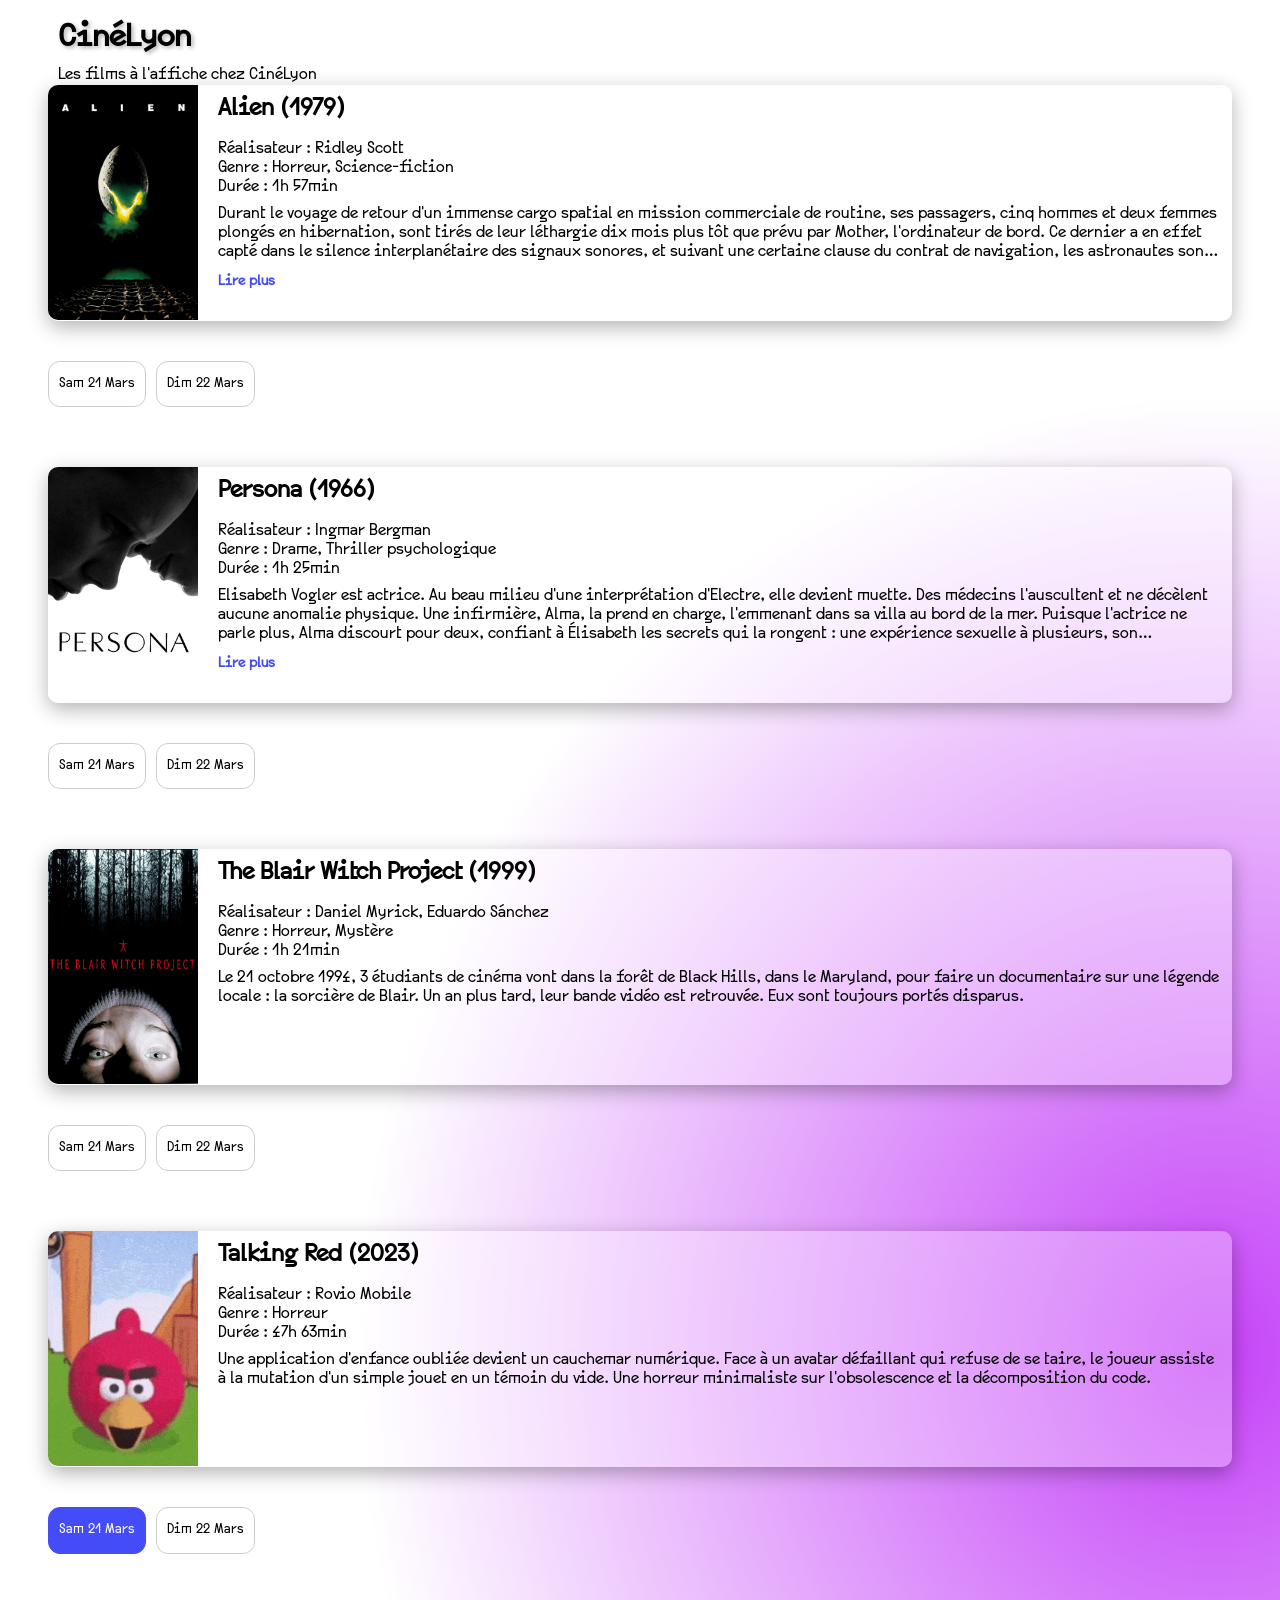
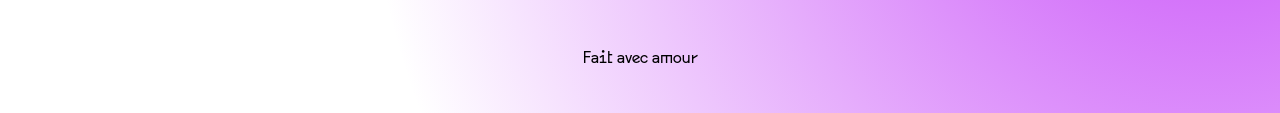
==== commit 80cd1763: "ajout finale et page roadmap" ====
--- a/index.html
+++ b/index.html
@@ -26,6 +26,7 @@
             <li class="choix active"><a href="index.html">A l'affiche</a></li>
             <li class="choix"><a href="favoris.html">Favoris</a></li>
             <li class="choix"><a href="calendrier.html">Calendrier</a></li>
+            <li class="choix"><a href="roadmap.html">Roadmap</a></li>
         </ul>
     </nav>
 
--- a/style.css
+++ b/style.css
@@ -36,11 +36,17 @@
     padding-top: 10px;
 }
 
-.titre-principale,
+.titre-principale {
+    text-align: left;
+    padding-left: 50px;
+    padding-bottom: 10px;
+    margin: 0;
+}
+
 .description {
     text-align: left;
     padding-left: 50px;
-    padding-bottom: 10px;
+    margin-bottom: 30px;
     margin: 0;
 }
 
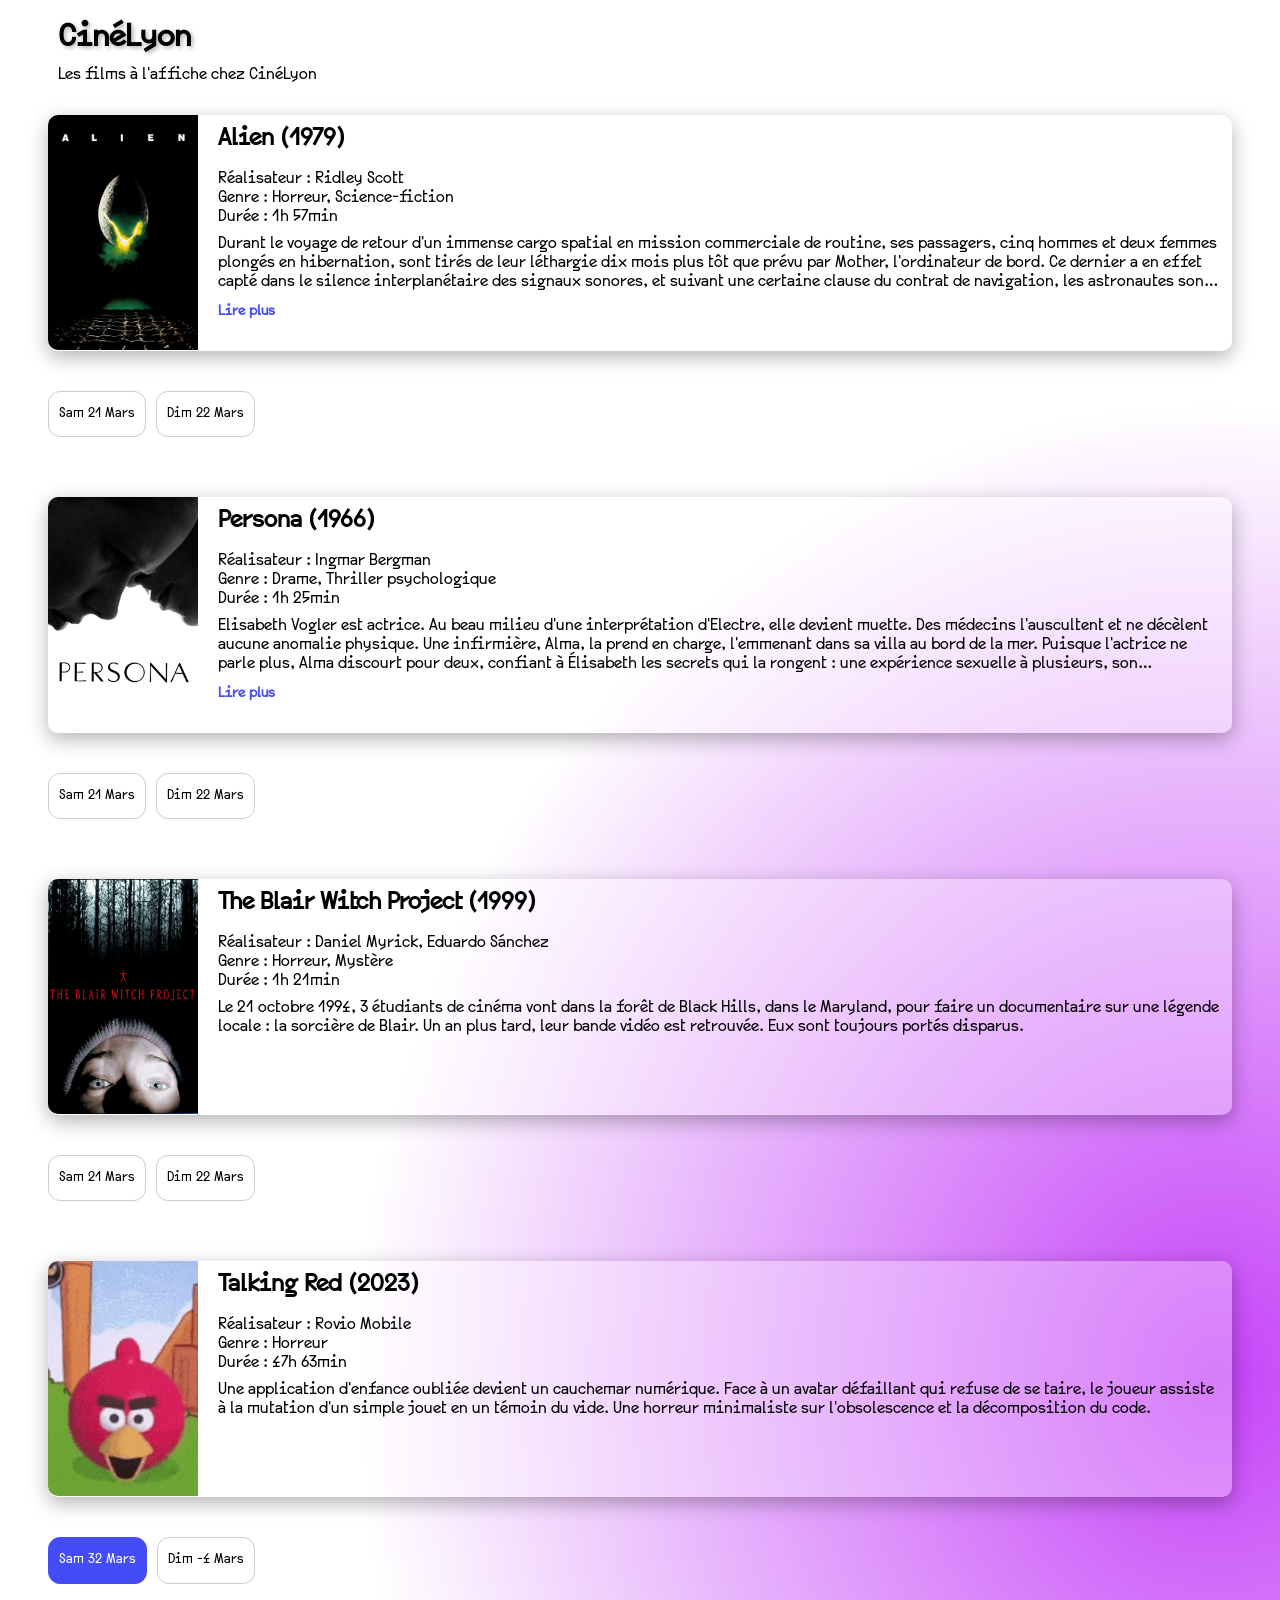
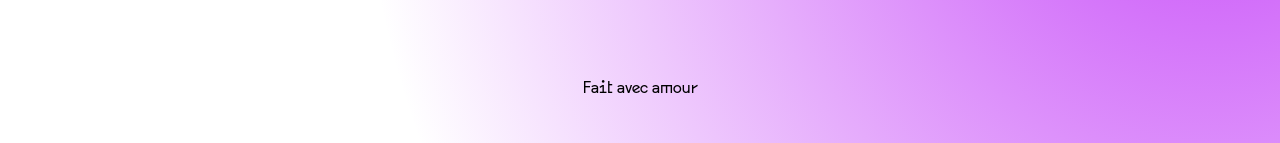
==== commit e4264eda: "update talking red infos" ====
--- a/index.html
+++ b/index.html
@@ -222,37 +222,37 @@
             <div class="calendrier">
                 <div class="horaire">
                     <button class="date active">
-                        <p>Sam 21 Mars</p>
-                    </button>
-                    <button class="date">
-                        <p>Dim 22 Mars</p>
-                    </button>
-                </div>
-
-                <div class="conteneur-infos">
-                    <div class="infos-card">
-                        <div class="cinema">
-                            <p>Lumière La Fourmi</p>
-                        </div>
-                        <div class="infos-date">
-                            <span class="langue">
-                                <p>VO</p>
-                            </span>
-                            <span class="duree">
-                                <p>20:40</p>
-                            </span>
-                        </div>
-                    </div>
-                    <div class="infos-card">
-                        <div class="cinema">
-                            <p>UGC Internationale</p>
-                        </div>
-                        <div class="infos-date">
-                            <span class="langue">
-                                <p>VO</p>
-                            </span>
-                            <span class="duree">
-                                <p>20:00</p>
+                        <p>Sam 32 Mars</p>
+                    </button>
+                    <button class="date">
+                        <p>Dim -4 Mars</p>
+                    </button>
+                </div>
+
+                <div class="conteneur-infos">
+                    <div class="infos-card">
+                        <div class="cinema">
+                            <p>Maison</p>
+                        </div>
+                        <div class="infos-date">
+                            <span class="langue">
+                                <p>VO</p>
+                            </span>
+                            <span class="duree">
+                                <p>03:60</p>
+                            </span>
+                        </div>
+                    </div>
+                    <div class="infos-card">
+                        <div class="cinema">
+                            <p>UGC Monluc</p>
+                        </div>
+                        <div class="infos-date">
+                            <span class="langue">
+                                <p>VO</p>
+                            </span>
+                            <span class="duree">
+                                <p>00:38</p>
                             </span>
                         </div>
                     </div>
--- a/style.css
+++ b/style.css
@@ -47,7 +47,7 @@
     text-align: left;
     padding-left: 50px;
     margin-bottom: 30px;
-    margin: 0;
+    margin-top: 0px;
 }
 
 .menu {
